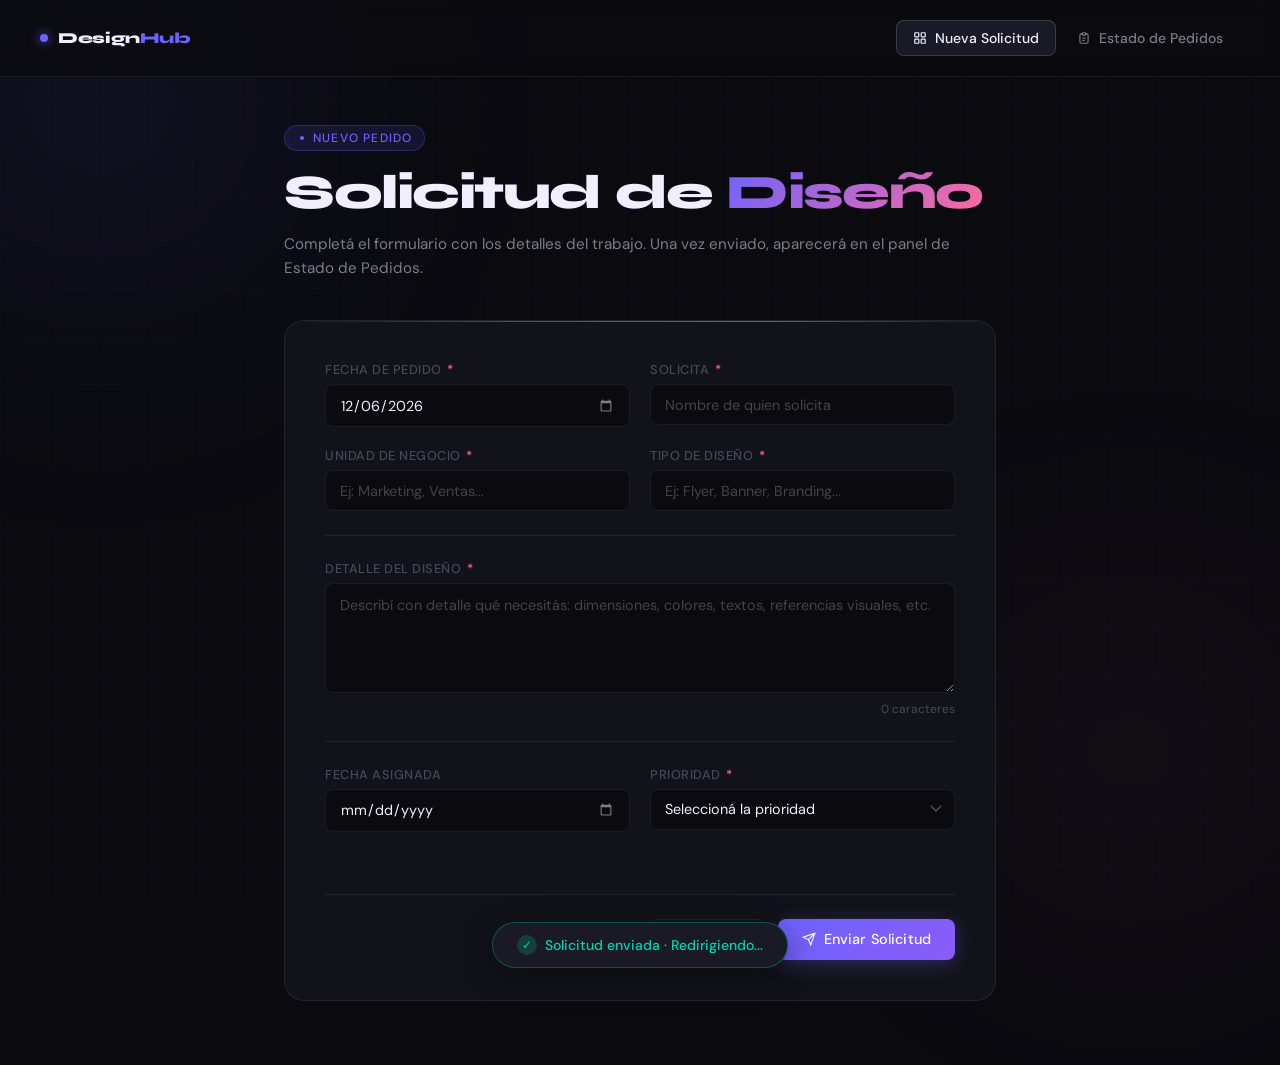
==== index.html @ 4c21c162 "Add files via upload" ====
<!DOCTYPE html>
<html lang="es">
<head>
<meta charset="UTF-8">
<meta name="viewport" content="width=device-width, initial-scale=1.0">
<title>Solicitud de Diseño</title>
<link href="https://fonts.googleapis.com/css2?family=Syne:wght@400;500;600;700;800&family=DM+Sans:wght@300;400;500&display=swap" rel="stylesheet">
<style>
  *, *::before, *::after { box-sizing: border-box; margin: 0; padding: 0; }

  :root {
    --bg: #0a0a0f;
    --surface: #12121a;
    --surface2: #1a1a26;
    --border: rgba(255,255,255,0.07);
    --border-hover: rgba(255,255,255,0.15);
    --accent: #6c63ff;
    --accent2: #ff6b9d;
    --accent3: #00d4aa;
    --text: #f0eeff;
    --text-muted: rgba(240,238,255,0.5);
    --text-dim: rgba(240,238,255,0.25);
    --danger: #ff4757;
    --radius: 12px;
    --radius-sm: 8px;
  }

  body {
    font-family: 'DM Sans', sans-serif;
    background: var(--bg);
    color: var(--text);
    min-height: 100vh;
    overflow-x: hidden;
  }

  /* Animated background grid */
  body::before {
    content: '';
    position: fixed;
    inset: 0;
    background-image:
      linear-gradient(rgba(108,99,255,0.03) 1px, transparent 1px),
      linear-gradient(90deg, rgba(108,99,255,0.03) 1px, transparent 1px);
    background-size: 48px 48px;
    pointer-events: none;
    z-index: 0;
  }

  .glow-orb {
    position: fixed;
    border-radius: 50%;
    filter: blur(120px);
    pointer-events: none;
    z-index: 0;
  }
  .glow-orb-1 {
    width: 600px; height: 600px;
    background: radial-gradient(circle, rgba(108,99,255,0.12), transparent 70%);
    top: -200px; left: -200px;
  }
  .glow-orb-2 {
    width: 500px; height: 500px;
    background: radial-gradient(circle, rgba(255,107,157,0.08), transparent 70%);
    bottom: -100px; right: -100px;
  }

  /* Nav */
  nav {
    position: relative;
    z-index: 10;
    display: flex;
    align-items: center;
    justify-content: space-between;
    padding: 1.25rem 2.5rem;
    border-bottom: 1px solid var(--border);
    backdrop-filter: blur(10px);
    background: rgba(10,10,15,0.8);
    position: sticky;
    top: 0;
  }

  .nav-brand {
    font-family: 'Syne', sans-serif;
    font-weight: 800;
    font-size: 1.1rem;
    letter-spacing: -0.02em;
    display: flex;
    align-items: center;
    gap: 10px;
  }

  .nav-brand-dot {
    width: 8px; height: 8px;
    background: var(--accent);
    border-radius: 50%;
    box-shadow: 0 0 12px var(--accent);
    animation: pulse 2s ease-in-out infinite;
  }

  @keyframes pulse {
    0%, 100% { opacity: 1; transform: scale(1); }
    50% { opacity: 0.6; transform: scale(0.8); }
  }

  .nav-links {
    display: flex;
    gap: 4px;
  }

  .nav-link {
    padding: 0.5rem 1rem;
    border-radius: var(--radius-sm);
    font-size: 0.875rem;
    font-weight: 500;
    color: var(--text-muted);
    text-decoration: none;
    transition: all 0.2s;
    border: 1px solid transparent;
  }

  .nav-link:hover { color: var(--text); background: var(--surface); border-color: var(--border); }
  .nav-link.active { color: var(--text); background: var(--surface2); border-color: var(--border-hover); }

  /* Main */
  main {
    position: relative;
    z-index: 1;
    max-width: 760px;
    margin: 0 auto;
    padding: 3rem 1.5rem 4rem;
  }

  /* Header */
  .page-header {
    margin-bottom: 2.5rem;
    animation: fadeUp 0.5s ease both;
  }

  .page-tag {
    display: inline-flex;
    align-items: center;
    gap: 6px;
    font-size: 0.75rem;
    font-weight: 500;
    letter-spacing: 0.1em;
    text-transform: uppercase;
    color: var(--accent);
    background: rgba(108,99,255,0.12);
    border: 1px solid rgba(108,99,255,0.25);
    padding: 4px 12px;
    border-radius: 100px;
    margin-bottom: 1rem;
  }

  .page-title {
    font-family: 'Syne', sans-serif;
    font-size: clamp(2rem, 5vw, 3rem);
    font-weight: 800;
    line-height: 1.1;
    letter-spacing: -0.03em;
    color: var(--text);
  }

  .page-title span {
    background: linear-gradient(135deg, var(--accent), var(--accent2));
    -webkit-background-clip: text;
    -webkit-text-fill-color: transparent;
    background-clip: text;
  }

  .page-subtitle {
    margin-top: 0.75rem;
    font-size: 0.95rem;
    color: var(--text-muted);
    line-height: 1.6;
  }

  /* Form card */
  .form-card {
    background: var(--surface);
    border: 1px solid var(--border);
    border-radius: 20px;
    padding: 2.5rem;
    animation: fadeUp 0.5s 0.1s ease both;
    position: relative;
    overflow: hidden;
  }

  .form-card::before {
    content: '';
    position: absolute;
    top: 0; left: 0; right: 0;
    height: 1px;
    background: linear-gradient(90deg, transparent, var(--accent), var(--accent2), transparent);
    opacity: 0.6;
  }

  @keyframes fadeUp {
    from { opacity: 0; transform: translateY(16px); }
    to { opacity: 1; transform: translateY(0); }
  }

  /* Form grid */
  .form-grid {
    display: grid;
    grid-template-columns: 1fr 1fr;
    gap: 1.25rem;
  }

  .form-group {
    display: flex;
    flex-direction: column;
    gap: 6px;
  }

  .form-group.full { grid-column: 1 / -1; }

  label {
    font-size: 0.8rem;
    font-weight: 500;
    letter-spacing: 0.04em;
    text-transform: uppercase;
    color: var(--text-dim);
  }

  label .req {
    color: var(--accent2);
    margin-left: 2px;
  }

  input[type="text"],
  input[type="date"],
  textarea,
  select {
    background: var(--bg);
    border: 1px solid var(--border);
    border-radius: var(--radius-sm);
    color: var(--text);
    font-family: 'DM Sans', sans-serif;
    font-size: 0.9rem;
    padding: 0.65rem 0.85rem;
    width: 100%;
    transition: all 0.2s;
    outline: none;
    appearance: none;
    -webkit-appearance: none;
  }

  input[type="date"]::-webkit-calendar-picker-indicator {
    filter: invert(0.5);
    cursor: pointer;
  }

  input:focus, textarea:focus, select:focus {
    border-color: var(--accent);
    box-shadow: 0 0 0 3px rgba(108,99,255,0.15);
    background: rgba(108,99,255,0.04);
  }

  input::placeholder, textarea::placeholder { color: var(--text-dim); }

  textarea {
    resize: vertical;
    min-height: 110px;
    line-height: 1.6;
  }

  select {
    background-image: url("data:image/svg+xml,%3Csvg xmlns='http://www.w3.org/2000/svg' width='12' height='8' viewBox='0 0 12 8'%3E%3Cpath d='M1 1l5 5 5-5' stroke='rgba(240,238,255,0.3)' stroke-width='1.5' fill='none' stroke-linecap='round'/%3E%3C/svg%3E");
    background-repeat: no-repeat;
    background-position: right 12px center;
    padding-right: 2rem;
    cursor: pointer;
  }

  select option { background: #1a1a26; }

  /* Priority badge indicator */
  .priority-preview {
    display: flex;
    gap: 8px;
    margin-top: 6px;
  }

  .priority-chip {
    font-size: 0.7rem;
    padding: 2px 8px;
    border-radius: 100px;
    font-weight: 500;
  }

  .p-urgente { background: rgba(255,71,87,0.15); color: #ff4757; border: 1px solid rgba(255,71,87,0.3); }
  .p-prioritario { background: rgba(255,165,0,0.15); color: #ffa500; border: 1px solid rgba(255,165,0,0.3); }
  .p-normal { background: rgba(255,214,0,0.15); color: #ffd700; border: 1px solid rgba(255,214,0,0.3); }

  /* Divider */
  .form-divider {
    height: 1px;
    background: var(--border);
    grid-column: 1 / -1;
    margin: 0.25rem 0;
  }

  /* Actions */
  .form-actions {
    display: flex;
    gap: 12px;
    justify-content: flex-end;
    margin-top: 2rem;
    padding-top: 1.5rem;
    border-top: 1px solid var(--border);
  }

  .btn {
    display: inline-flex;
    align-items: center;
    gap: 8px;
    font-family: 'DM Sans', sans-serif;
    font-size: 0.9rem;
    font-weight: 500;
    padding: 0.65rem 1.5rem;
    border-radius: var(--radius-sm);
    border: none;
    cursor: pointer;
    transition: all 0.2s;
    letter-spacing: 0.01em;
  }

  .btn-ghost {
    background: transparent;
    color: var(--text-muted);
    border: 1px solid var(--border);
  }

  .btn-ghost:hover {
    color: var(--danger);
    border-color: rgba(255,71,87,0.4);
    background: rgba(255,71,87,0.08);
  }

  .btn-primary {
    background: linear-gradient(135deg, var(--accent), #8b5cf6);
    color: white;
    box-shadow: 0 4px 20px rgba(108,99,255,0.3);
  }

  .btn-primary:hover {
    transform: translateY(-1px);
    box-shadow: 0 6px 28px rgba(108,99,255,0.45);
  }

  .btn-primary:active { transform: translateY(0); }

  /* Success toast */
  .toast {
    position: fixed;
    bottom: 2rem;
    left: 50%;
    transform: translateX(-50%) translateY(100px);
    background: var(--surface2);
    border: 1px solid rgba(0,212,170,0.3);
    color: var(--accent3);
    padding: 0.75rem 1.5rem;
    border-radius: 100px;
    font-size: 0.875rem;
    font-weight: 500;
    z-index: 100;
    transition: transform 0.4s cubic-bezier(0.34,1.56,0.64,1);
    display: flex;
    align-items: center;
    gap: 8px;
    white-space: nowrap;
    box-shadow: 0 8px 32px rgba(0,0,0,0.4);
  }

  .toast.show { transform: translateX(-50%) translateY(0); }

  .toast-icon {
    width: 20px; height: 20px;
    background: rgba(0,212,170,0.2);
    border-radius: 50%;
    display: flex; align-items: center; justify-content: center;
    font-size: 12px;
  }

  /* Counter */
  .char-count {
    font-size: 0.75rem;
    color: var(--text-dim);
    text-align: right;
    margin-top: 2px;
  }

  /* Responsive */
  @media (max-width: 600px) {
    .form-grid { grid-template-columns: 1fr; }
    .form-card { padding: 1.5rem; }
    nav { padding: 1rem 1.25rem; }
    .nav-brand-text { display: none; }
    .form-actions { flex-direction: column-reverse; }
    .btn { justify-content: center; }
  }
</style>
</head>
<body>

<div class="glow-orb glow-orb-1"></div>
<div class="glow-orb glow-orb-2"></div>

<nav>
  <div class="nav-brand">
    <div class="nav-brand-dot"></div>
    <span class="nav-brand-text" style="font-family:'Syne',sans-serif; font-weight:800; font-size:0.95rem; letter-spacing:-0.02em;">Design<span style="color:var(--accent)">Hub</span></span>
  </div>
  <div class="nav-links">
    <a href="index.html" class="nav-link active">
      <svg width="14" height="14" viewBox="0 0 24 24" fill="none" stroke="currentColor" stroke-width="2" style="vertical-align:-2px;margin-right:4px"><rect x="3" y="3" width="7" height="7" rx="1"/><rect x="14" y="3" width="7" height="7" rx="1"/><rect x="3" y="14" width="7" height="7" rx="1"/><rect x="14" y="14" width="7" height="7" rx="1"/></svg>
      Nueva Solicitud
    </a>
    <a href="estado.html" class="nav-link">
      <svg width="14" height="14" viewBox="0 0 24 24" fill="none" stroke="currentColor" stroke-width="2" style="vertical-align:-2px;margin-right:4px"><path d="M9 5H7a2 2 0 00-2 2v12a2 2 0 002 2h10a2 2 0 002-2V7a2 2 0 00-2-2h-2"/><rect x="9" y="3" width="6" height="4" rx="1"/><path d="M9 12h6M9 16h4"/></svg>
      Estado de Pedidos
    </a>
  </div>
</nav>

<main>
  <div class="page-header">
    <div class="page-tag">
      <svg width="10" height="10" viewBox="0 0 24 24" fill="currentColor"><circle cx="12" cy="12" r="5"/></svg>
      Nuevo pedido
    </div>
    <h1 class="page-title">Solicitud de <span>Diseño</span></h1>
    <p class="page-subtitle">Completá el formulario con los detalles del trabajo. Una vez enviado, aparecerá en el panel de Estado de Pedidos.</p>
  </div>

  <div class="form-card">
    <form id="solicitudForm" novalidate>
      <div class="form-grid">

        <!-- Fecha de Pedido -->
        <div class="form-group">
          <label for="fechaPedido">Fecha de Pedido <span class="req">*</span></label>
          <input type="date" id="fechaPedido" name="fechaPedido" required>
        </div>

        <!-- Solicita -->
        <div class="form-group">
          <label for="solicita">Solicita <span class="req">*</span></label>
          <input type="text" id="solicita" name="solicita" placeholder="Nombre de quien solicita" required>
        </div>

        <!-- Unidad de Negocio -->
        <div class="form-group">
          <label for="unidad">Unidad de Negocio <span class="req">*</span></label>
          <input type="text" id="unidad" name="unidad" placeholder="Ej: Marketing, Ventas...">
        </div>

        <!-- Tipo de Diseño -->
        <div class="form-group">
          <label for="tipoDiseno">Tipo de Diseño <span class="req">*</span></label>
          <input type="text" id="tipoDiseno" name="tipoDiseno" placeholder="Ej: Flyer, Banner, Branding...">
        </div>

        <div class="form-divider"></div>

        <!-- Detalle del Diseño -->
        <div class="form-group full">
          <label for="detalle">Detalle del Diseño <span class="req">*</span></label>
          <textarea id="detalle" name="detalle" placeholder="Describí con detalle qué necesitás: dimensiones, colores, textos, referencias visuales, etc." required oninput="updateCharCount(this)"></textarea>
          <div class="char-count" id="charCount">0 caracteres</div>
        </div>

        <div class="form-divider"></div>

        <!-- Fecha Asignada -->
        <div class="form-group">
          <label for="fechaAsignada">Fecha Asignada</label>
          <input type="date" id="fechaAsignada" name="fechaAsignada">
        </div>

        <!-- Prioridad -->
        <div class="form-group">
          <label for="prioridad">Prioridad <span class="req">*</span></label>
          <select id="prioridad" name="prioridad" required onchange="updatePriorityPreview(this.value)">
            <option value="" disabled selected>Seleccioná la prioridad</option>
            <option value="Urgente">🔴 Urgente</option>
            <option value="Prioritario">🟠 Prioritario</option>
            <option value="Normal">🟡 Normal</option>
          </select>
          <div class="priority-preview" id="priorityPreview" style="opacity:0; transition:opacity 0.3s;">
            <span class="priority-chip p-urgente">Urgente</span>
            <span class="priority-chip p-prioritario">Prioritario</span>
            <span class="priority-chip p-normal">Normal</span>
          </div>
        </div>

      </div>

      <div class="form-actions">
        <button type="button" class="btn btn-ghost" onclick="clearForm()">
          <svg width="14" height="14" viewBox="0 0 24 24" fill="none" stroke="currentColor" stroke-width="2"><path d="M3 6h18M19 6l-1 14a2 2 0 01-2 2H8a2 2 0 01-2-2L5 6M10 11v6M14 11v6M9 6V4a1 1 0 011-1h4a1 1 0 011 1v2"/></svg>
          Borrar
        </button>
        <button type="submit" class="btn btn-primary">
          <svg width="14" height="14" viewBox="0 0 24 24" fill="none" stroke="currentColor" stroke-width="2"><path d="M22 2L11 13M22 2l-7 20-4-9-9-4 20-7z"/></svg>
          Enviar Solicitud
        </button>
      </div>
    </form>
  </div>
</main>

<!-- Toast -->
<div class="toast" id="toast">
  <div class="toast-icon">✓</div>
  Solicitud enviada · Redirigiendo...
</div>

<script>
  // Set today's date as default
  const today = new Date().toISOString().split('T')[0];
  document.getElementById('fechaPedido').value = today;

  function updateCharCount(el) {
    document.getElementById('charCount').textContent = el.value.length + ' caracteres';
  }

  function updatePriorityPreview(val) {
    const preview = document.getElementById('priorityPreview');
    preview.style.opacity = val ? '1' : '0';
  }

  function clearForm() {
    if (confirm('¿Querés borrar todos los campos?')) {
      document.getElementById('solicitudForm').reset();
      document.getElementById('fechaPedido').value = today;
      document.getElementById('charCount').textContent = '0 caracteres';
      document.getElementById('priorityPreview').style.opacity = '0';
    }
  }

  document.getElementById('solicitudForm').addEventListener('submit', function(e) {
    e.preventDefault();

    const fields = ['fechaPedido','solicita','unidad','tipoDiseno','detalle','prioridad'];
    let valid = true;

    fields.forEach(id => {
      const el = document.getElementById(id);
      if (!el.value.trim()) {
        el.style.borderColor = 'var(--danger)';
        el.style.boxShadow = '0 0 0 3px rgba(255,71,87,0.15)';
        valid = false;
        el.addEventListener('input', function() {
          this.style.borderColor = '';
          this.style.boxShadow = '';
        }, { once: true });
      }
    });

    if (!valid) return;

    // Build record
    const record = {
      id: Date.now(),
      fechaPedido: document.getElementById('fechaPedido').value,
      solicita: document.getElementById('solicita').value.trim(),
      unidad: document.getElementById('unidad').value.trim(),
      tipoDiseno: document.getElementById('tipoDiseno').value.trim(),
      detalle: document.getElementById('detalle').value.trim(),
      fechaAsignada: document.getElementById('fechaAsignada').value,
      prioridad: document.getElementById('prioridad').value,
      estado: 'Sin Iniciar',
      link: ''
    };

    // Save to localStorage
    const existing = JSON.parse(localStorage.getItem('solicitudes') || '[]');
    existing.push(record);
    localStorage.setItem('solicitudes', JSON.stringify(existing));

    // Show toast & redirect
    const toast = document.getElementById('toast');
    toast.classList.add('show');
    setTimeout(() => window.location.href = 'estado.html', 1800);
  });
</script>
</body>
</html>
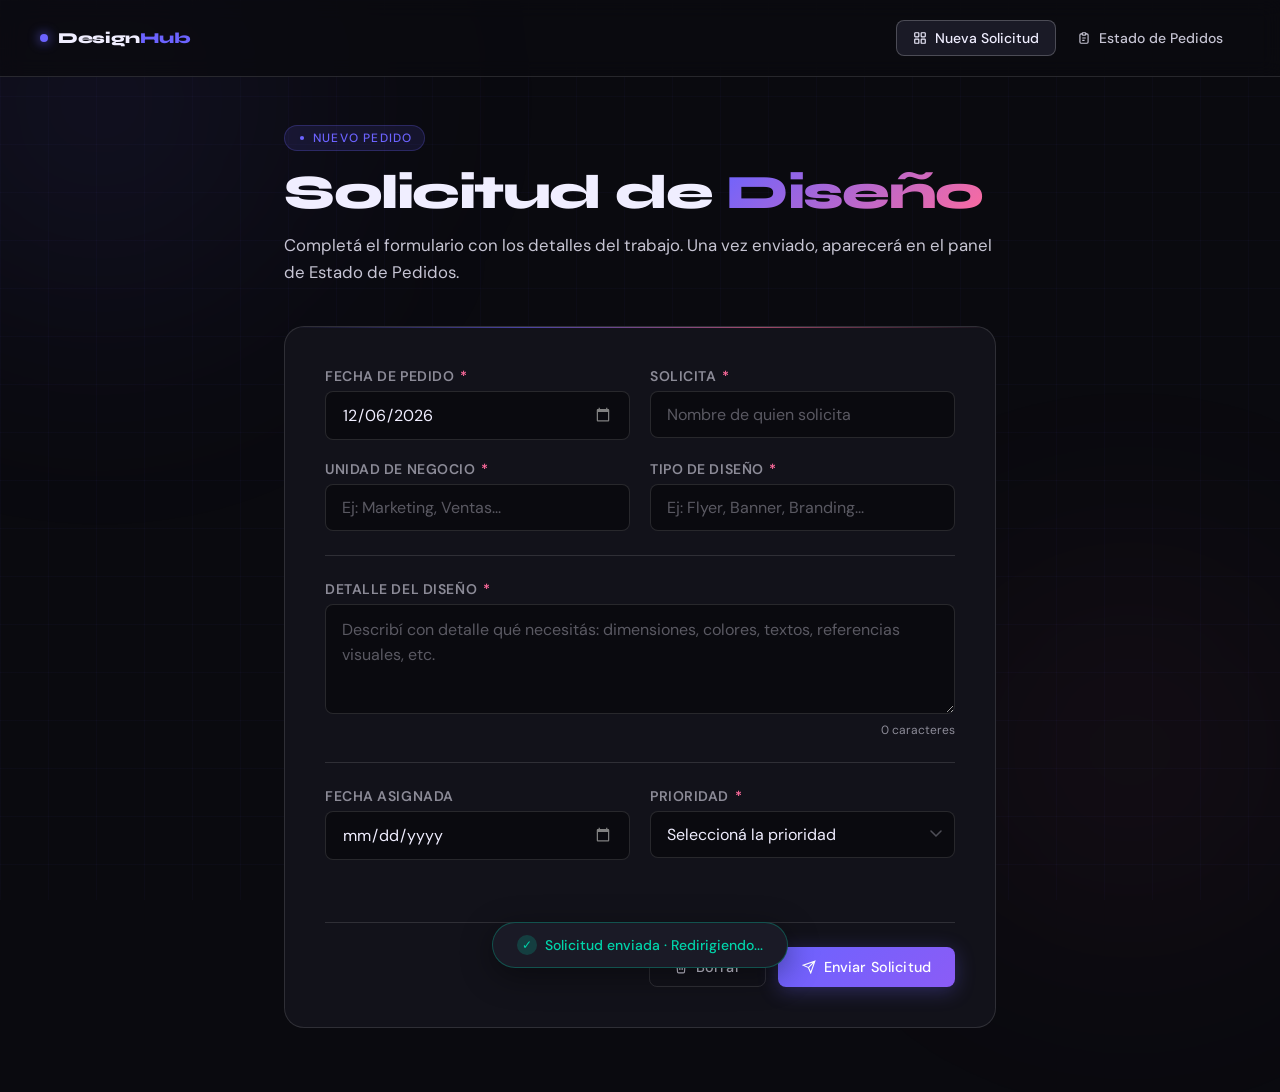
==== commit 468741db: "Add files via upload" ====
--- a/index.html
+++ b/index.html
@@ -12,14 +12,14 @@
     --bg: #0a0a0f;
     --surface: #12121a;
     --surface2: #1a1a26;
-    --border: rgba(255,255,255,0.07);
-    --border-hover: rgba(255,255,255,0.15);
+    --border: rgba(255,255,255,0.12);
+    --border-hover: rgba(255,255,255,0.22);
     --accent: #6c63ff;
     --accent2: #ff6b9d;
     --accent3: #00d4aa;
     --text: #f0eeff;
-    --text-muted: rgba(240,238,255,0.5);
-    --text-dim: rgba(240,238,255,0.25);
+    --text-muted: rgba(240,238,255,0.82);
+    --text-dim: rgba(240,238,255,0.55);
     --danger: #ff4757;
     --radius: 12px;
     --radius-sm: 8px;
@@ -170,7 +170,7 @@
 
   .page-subtitle {
     margin-top: 0.75rem;
-    font-size: 0.95rem;
+    font-size: 1.05rem;
     color: var(--text-muted);
     line-height: 1.6;
   }
@@ -216,8 +216,8 @@
   .form-group.full { grid-column: 1 / -1; }
 
   label {
-    font-size: 0.8rem;
-    font-weight: 500;
+    font-size: 0.875rem;
+    font-weight: 600;
     letter-spacing: 0.04em;
     text-transform: uppercase;
     color: var(--text-dim);
@@ -237,8 +237,8 @@
     border-radius: var(--radius-sm);
     color: var(--text);
     font-family: 'DM Sans', sans-serif;
-    font-size: 0.9rem;
-    padding: 0.65rem 0.85rem;
+    font-size: 1rem;
+    padding: 0.75rem 1rem;
     width: 100%;
     transition: all 0.2s;
     outline: none;
@@ -257,7 +257,7 @@
     background: rgba(108,99,255,0.04);
   }
 
-  input::placeholder, textarea::placeholder { color: var(--text-dim); }
+  input::placeholder, textarea::placeholder { color: rgba(240,238,255,0.35); }
 
   textarea {
     resize: vertical;
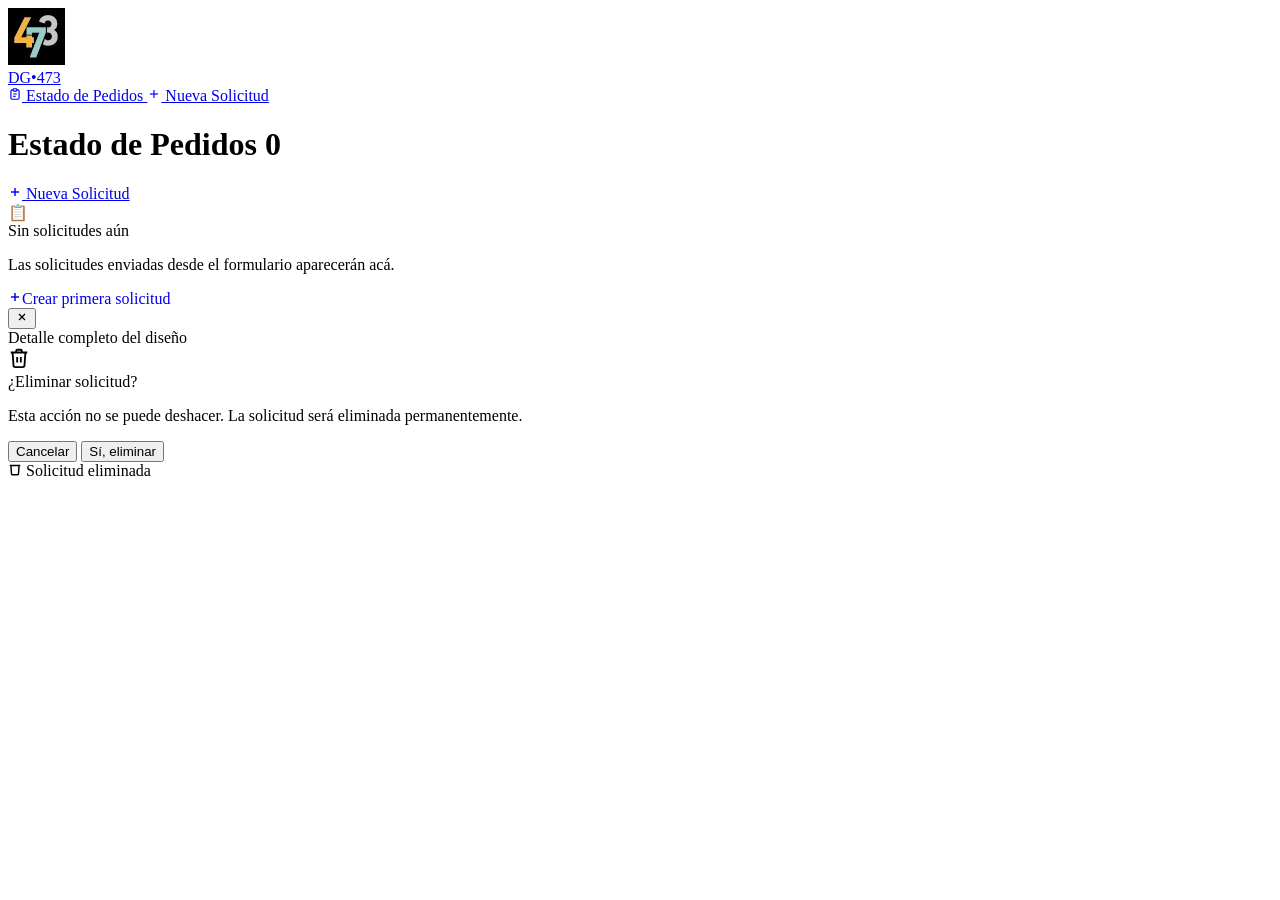
==== commit c97b6a15: "Add files via upload" ====
--- a/index.html
+++ b/index.html
@@ -3,588 +3,319 @@
 <head>
 <meta charset="UTF-8">
 <meta name="viewport" content="width=device-width, initial-scale=1.0">
-<title>Solicitud de Diseño</title>
-<link href="https://fonts.googleapis.com/css2?family=Syne:wght@400;500;600;700;800&family=DM+Sans:wght@300;400;500&display=swap" rel="stylesheet">
-<style>
-  *, *::before, *::after { box-sizing: border-box; margin: 0; padding: 0; }
-
-  :root {
-    --bg: #0a0a0f;
-    --surface: #12121a;
-    --surface2: #1a1a26;
-    --border: rgba(255,255,255,0.12);
-    --border-hover: rgba(255,255,255,0.22);
-    --accent: #6c63ff;
-    --accent2: #ff6b9d;
-    --accent3: #00d4aa;
-    --text: #f0eeff;
-    --text-muted: rgba(240,238,255,0.82);
-    --text-dim: rgba(240,238,255,0.55);
-    --danger: #ff4757;
-    --radius: 12px;
-    --radius-sm: 8px;
-  }
-
-  body {
-    font-family: 'DM Sans', sans-serif;
-    background: var(--bg);
-    color: var(--text);
-    min-height: 100vh;
-    overflow-x: hidden;
-  }
-
-  /* Animated background grid */
-  body::before {
-    content: '';
-    position: fixed;
-    inset: 0;
-    background-image:
-      linear-gradient(rgba(108,99,255,0.03) 1px, transparent 1px),
-      linear-gradient(90deg, rgba(108,99,255,0.03) 1px, transparent 1px);
-    background-size: 48px 48px;
-    pointer-events: none;
-    z-index: 0;
-  }
-
-  .glow-orb {
-    position: fixed;
-    border-radius: 50%;
-    filter: blur(120px);
-    pointer-events: none;
-    z-index: 0;
-  }
-  .glow-orb-1 {
-    width: 600px; height: 600px;
-    background: radial-gradient(circle, rgba(108,99,255,0.12), transparent 70%);
-    top: -200px; left: -200px;
-  }
-  .glow-orb-2 {
-    width: 500px; height: 500px;
-    background: radial-gradient(circle, rgba(255,107,157,0.08), transparent 70%);
-    bottom: -100px; right: -100px;
-  }
-
-  /* Nav */
-  nav {
-    position: relative;
-    z-index: 10;
-    display: flex;
-    align-items: center;
-    justify-content: space-between;
-    padding: 1.25rem 2.5rem;
-    border-bottom: 1px solid var(--border);
-    backdrop-filter: blur(10px);
-    background: rgba(10,10,15,0.8);
-    position: sticky;
-    top: 0;
-  }
-
-  .nav-brand {
-    font-family: 'Syne', sans-serif;
-    font-weight: 800;
-    font-size: 1.1rem;
-    letter-spacing: -0.02em;
-    display: flex;
-    align-items: center;
-    gap: 10px;
-  }
-
-  .nav-brand-dot {
-    width: 8px; height: 8px;
-    background: var(--accent);
-    border-radius: 50%;
-    box-shadow: 0 0 12px var(--accent);
-    animation: pulse 2s ease-in-out infinite;
-  }
-
-  @keyframes pulse {
-    0%, 100% { opacity: 1; transform: scale(1); }
-    50% { opacity: 0.6; transform: scale(0.8); }
-  }
-
-  .nav-links {
-    display: flex;
-    gap: 4px;
-  }
-
-  .nav-link {
-    padding: 0.5rem 1rem;
-    border-radius: var(--radius-sm);
-    font-size: 0.875rem;
-    font-weight: 500;
-    color: var(--text-muted);
-    text-decoration: none;
-    transition: all 0.2s;
-    border: 1px solid transparent;
-  }
-
-  .nav-link:hover { color: var(--text); background: var(--surface); border-color: var(--border); }
-  .nav-link.active { color: var(--text); background: var(--surface2); border-color: var(--border-hover); }
-
-  /* Main */
-  main {
-    position: relative;
-    z-index: 1;
-    max-width: 760px;
-    margin: 0 auto;
-    padding: 3rem 1.5rem 4rem;
-  }
-
-  /* Header */
-  .page-header {
-    margin-bottom: 2.5rem;
-    animation: fadeUp 0.5s ease both;
-  }
-
-  .page-tag {
-    display: inline-flex;
-    align-items: center;
-    gap: 6px;
-    font-size: 0.75rem;
-    font-weight: 500;
-    letter-spacing: 0.1em;
-    text-transform: uppercase;
-    color: var(--accent);
-    background: rgba(108,99,255,0.12);
-    border: 1px solid rgba(108,99,255,0.25);
-    padding: 4px 12px;
-    border-radius: 100px;
-    margin-bottom: 1rem;
-  }
-
-  .page-title {
-    font-family: 'Syne', sans-serif;
-    font-size: clamp(2rem, 5vw, 3rem);
-    font-weight: 800;
-    line-height: 1.1;
-    letter-spacing: -0.03em;
-    color: var(--text);
-  }
-
-  .page-title span {
-    background: linear-gradient(135deg, var(--accent), var(--accent2));
-    -webkit-background-clip: text;
-    -webkit-text-fill-color: transparent;
-    background-clip: text;
-  }
-
-  .page-subtitle {
-    margin-top: 0.75rem;
-    font-size: 1.05rem;
-    color: var(--text-muted);
-    line-height: 1.6;
-  }
-
-  /* Form card */
-  .form-card {
-    background: var(--surface);
-    border: 1px solid var(--border);
-    border-radius: 20px;
-    padding: 2.5rem;
-    animation: fadeUp 0.5s 0.1s ease both;
-    position: relative;
-    overflow: hidden;
-  }
-
-  .form-card::before {
-    content: '';
-    position: absolute;
-    top: 0; left: 0; right: 0;
-    height: 1px;
-    background: linear-gradient(90deg, transparent, var(--accent), var(--accent2), transparent);
-    opacity: 0.6;
-  }
-
-  @keyframes fadeUp {
-    from { opacity: 0; transform: translateY(16px); }
-    to { opacity: 1; transform: translateY(0); }
-  }
-
-  /* Form grid */
-  .form-grid {
-    display: grid;
-    grid-template-columns: 1fr 1fr;
-    gap: 1.25rem;
-  }
-
-  .form-group {
-    display: flex;
-    flex-direction: column;
-    gap: 6px;
-  }
-
-  .form-group.full { grid-column: 1 / -1; }
-
-  label {
-    font-size: 0.875rem;
-    font-weight: 600;
-    letter-spacing: 0.04em;
-    text-transform: uppercase;
-    color: var(--text-dim);
-  }
-
-  label .req {
-    color: var(--accent2);
-    margin-left: 2px;
-  }
-
-  input[type="text"],
-  input[type="date"],
-  textarea,
-  select {
-    background: var(--bg);
-    border: 1px solid var(--border);
-    border-radius: var(--radius-sm);
-    color: var(--text);
-    font-family: 'DM Sans', sans-serif;
-    font-size: 1rem;
-    padding: 0.75rem 1rem;
-    width: 100%;
-    transition: all 0.2s;
-    outline: none;
-    appearance: none;
-    -webkit-appearance: none;
-  }
-
-  input[type="date"]::-webkit-calendar-picker-indicator {
-    filter: invert(0.5);
-    cursor: pointer;
-  }
-
-  input:focus, textarea:focus, select:focus {
-    border-color: var(--accent);
-    box-shadow: 0 0 0 3px rgba(108,99,255,0.15);
-    background: rgba(108,99,255,0.04);
-  }
-
-  input::placeholder, textarea::placeholder { color: rgba(240,238,255,0.35); }
-
-  textarea {
-    resize: vertical;
-    min-height: 110px;
-    line-height: 1.6;
-  }
-
-  select {
-    background-image: url("data:image/svg+xml,%3Csvg xmlns='http://www.w3.org/2000/svg' width='12' height='8' viewBox='0 0 12 8'%3E%3Cpath d='M1 1l5 5 5-5' stroke='rgba(240,238,255,0.3)' stroke-width='1.5' fill='none' stroke-linecap='round'/%3E%3C/svg%3E");
-    background-repeat: no-repeat;
-    background-position: right 12px center;
-    padding-right: 2rem;
-    cursor: pointer;
-  }
-
-  select option { background: #1a1a26; }
-
-  /* Priority badge indicator */
-  .priority-preview {
-    display: flex;
-    gap: 8px;
-    margin-top: 6px;
-  }
-
-  .priority-chip {
-    font-size: 0.7rem;
-    padding: 2px 8px;
-    border-radius: 100px;
-    font-weight: 500;
-  }
-
-  .p-urgente { background: rgba(255,71,87,0.15); color: #ff4757; border: 1px solid rgba(255,71,87,0.3); }
-  .p-prioritario { background: rgba(255,165,0,0.15); color: #ffa500; border: 1px solid rgba(255,165,0,0.3); }
-  .p-normal { background: rgba(255,214,0,0.15); color: #ffd700; border: 1px solid rgba(255,214,0,0.3); }
-
-  /* Divider */
-  .form-divider {
-    height: 1px;
-    background: var(--border);
-    grid-column: 1 / -1;
-    margin: 0.25rem 0;
-  }
-
-  /* Actions */
-  .form-actions {
-    display: flex;
-    gap: 12px;
-    justify-content: flex-end;
-    margin-top: 2rem;
-    padding-top: 1.5rem;
-    border-top: 1px solid var(--border);
-  }
-
-  .btn {
-    display: inline-flex;
-    align-items: center;
-    gap: 8px;
-    font-family: 'DM Sans', sans-serif;
-    font-size: 0.9rem;
-    font-weight: 500;
-    padding: 0.65rem 1.5rem;
-    border-radius: var(--radius-sm);
-    border: none;
-    cursor: pointer;
-    transition: all 0.2s;
-    letter-spacing: 0.01em;
-  }
-
-  .btn-ghost {
-    background: transparent;
-    color: var(--text-muted);
-    border: 1px solid var(--border);
-  }
-
-  .btn-ghost:hover {
-    color: var(--danger);
-    border-color: rgba(255,71,87,0.4);
-    background: rgba(255,71,87,0.08);
-  }
-
-  .btn-primary {
-    background: linear-gradient(135deg, var(--accent), #8b5cf6);
-    color: white;
-    box-shadow: 0 4px 20px rgba(108,99,255,0.3);
-  }
-
-  .btn-primary:hover {
-    transform: translateY(-1px);
-    box-shadow: 0 6px 28px rgba(108,99,255,0.45);
-  }
-
-  .btn-primary:active { transform: translateY(0); }
-
-  /* Success toast */
-  .toast {
-    position: fixed;
-    bottom: 2rem;
-    left: 50%;
-    transform: translateX(-50%) translateY(100px);
-    background: var(--surface2);
-    border: 1px solid rgba(0,212,170,0.3);
-    color: var(--accent3);
-    padding: 0.75rem 1.5rem;
-    border-radius: 100px;
-    font-size: 0.875rem;
-    font-weight: 500;
-    z-index: 100;
-    transition: transform 0.4s cubic-bezier(0.34,1.56,0.64,1);
-    display: flex;
-    align-items: center;
-    gap: 8px;
-    white-space: nowrap;
-    box-shadow: 0 8px 32px rgba(0,0,0,0.4);
-  }
-
-  .toast.show { transform: translateX(-50%) translateY(0); }
-
-  .toast-icon {
-    width: 20px; height: 20px;
-    background: rgba(0,212,170,0.2);
-    border-radius: 50%;
-    display: flex; align-items: center; justify-content: center;
-    font-size: 12px;
-  }
-
-  /* Counter */
-  .char-count {
-    font-size: 0.75rem;
-    color: var(--text-dim);
-    text-align: right;
-    margin-top: 2px;
-  }
-
-  /* Responsive */
-  @media (max-width: 600px) {
-    .form-grid { grid-template-columns: 1fr; }
-    .form-card { padding: 1.5rem; }
-    nav { padding: 1rem 1.25rem; }
-    .nav-brand-text { display: none; }
-    .form-actions { flex-direction: column-reverse; }
-    .btn { justify-content: center; }
-  }
-</style>
+<title>DG•473 — Estado de Pedidos</title>
+<link rel="icon" type="image/png" href="favicon.png">
+<link rel="stylesheet" href="css/styles.css">
 </head>
 <body>
 
 <div class="glow-orb glow-orb-1"></div>
-<div class="glow-orb glow-orb-2"></div>
 
 <nav>
-  <div class="nav-brand">
+  <a href="index.html" class="nav-brand">
+    <img src="favicon.png" alt="DG473" class="nav-favicon">
     <div class="nav-brand-dot"></div>
-    <span class="nav-brand-text" style="font-family:'Syne',sans-serif; font-weight:800; font-size:0.95rem; letter-spacing:-0.02em;">Design<span style="color:var(--accent)">Hub</span></span>
-  </div>
+    DG•473
+  </a>
   <div class="nav-links">
     <a href="index.html" class="nav-link active">
-      <svg width="14" height="14" viewBox="0 0 24 24" fill="none" stroke="currentColor" stroke-width="2" style="vertical-align:-2px;margin-right:4px"><rect x="3" y="3" width="7" height="7" rx="1"/><rect x="14" y="3" width="7" height="7" rx="1"/><rect x="3" y="14" width="7" height="7" rx="1"/><rect x="14" y="14" width="7" height="7" rx="1"/></svg>
+      <svg width="14" height="14" viewBox="0 0 24 24" fill="none" stroke="currentColor" stroke-width="2"><path d="M9 5H7a2 2 0 00-2 2v12a2 2 0 002 2h10a2 2 0 002-2V7a2 2 0 00-2-2h-2"/><rect x="9" y="3" width="6" height="4" rx="1"/><path d="M9 12h6M9 16h4"/></svg>
+      Estado de Pedidos
+    </a>
+    <a href="solicitud.html" class="nav-link">
+      <svg width="14" height="14" viewBox="0 0 24 24" fill="none" stroke="currentColor" stroke-width="2"><line x1="12" y1="5" x2="12" y2="19"/><line x1="5" y1="12" x2="19" y2="12"/></svg>
       Nueva Solicitud
     </a>
-    <a href="estado.html" class="nav-link">
-      <svg width="14" height="14" viewBox="0 0 24 24" fill="none" stroke="currentColor" stroke-width="2" style="vertical-align:-2px;margin-right:4px"><path d="M9 5H7a2 2 0 00-2 2v12a2 2 0 002 2h10a2 2 0 002-2V7a2 2 0 00-2-2h-2"/><rect x="9" y="3" width="6" height="4" rx="1"/><path d="M9 12h6M9 16h4"/></svg>
-      Estado de Pedidos
+  </div>
+</nav>
+
+<main class="estado-main">
+  <div class="estado-page-header page-header">
+    <div>
+      <h1 class="page-title estado-page-title">
+        Estado de Pedidos <span class="counter-badge" id="rowCount">0</span>
+      </h1>
+    </div>
+    <a href="solicitud.html" class="btn-new">
+      <svg width="14" height="14" viewBox="0 0 24 24" fill="none" stroke="currentColor" stroke-width="2.5"><line x1="12" y1="5" x2="12" y2="19"/><line x1="5" y1="12" x2="19" y2="12"/></svg>
+      Nueva Solicitud
     </a>
   </div>
-</nav>
-
-<main>
-  <div class="page-header">
-    <div class="page-tag">
-      <svg width="10" height="10" viewBox="0 0 24 24" fill="currentColor"><circle cx="12" cy="12" r="5"/></svg>
-      Nuevo pedido
-    </div>
-    <h1 class="page-title">Solicitud de <span>Diseño</span></h1>
-    <p class="page-subtitle">Completá el formulario con los detalles del trabajo. Una vez enviado, aparecerá en el panel de Estado de Pedidos.</p>
-  </div>
-
-  <div class="form-card">
-    <form id="solicitudForm" novalidate>
-      <div class="form-grid">
-
-        <!-- Fecha de Pedido -->
-        <div class="form-group">
-          <label for="fechaPedido">Fecha de Pedido <span class="req">*</span></label>
-          <input type="date" id="fechaPedido" name="fechaPedido" required>
-        </div>
-
-        <!-- Solicita -->
-        <div class="form-group">
-          <label for="solicita">Solicita <span class="req">*</span></label>
-          <input type="text" id="solicita" name="solicita" placeholder="Nombre de quien solicita" required>
-        </div>
-
-        <!-- Unidad de Negocio -->
-        <div class="form-group">
-          <label for="unidad">Unidad de Negocio <span class="req">*</span></label>
-          <input type="text" id="unidad" name="unidad" placeholder="Ej: Marketing, Ventas...">
-        </div>
-
-        <!-- Tipo de Diseño -->
-        <div class="form-group">
-          <label for="tipoDiseno">Tipo de Diseño <span class="req">*</span></label>
-          <input type="text" id="tipoDiseno" name="tipoDiseno" placeholder="Ej: Flyer, Banner, Branding...">
-        </div>
-
-        <div class="form-divider"></div>
-
-        <!-- Detalle del Diseño -->
-        <div class="form-group full">
-          <label for="detalle">Detalle del Diseño <span class="req">*</span></label>
-          <textarea id="detalle" name="detalle" placeholder="Describí con detalle qué necesitás: dimensiones, colores, textos, referencias visuales, etc." required oninput="updateCharCount(this)"></textarea>
-          <div class="char-count" id="charCount">0 caracteres</div>
-        </div>
-
-        <div class="form-divider"></div>
-
-        <!-- Fecha Asignada -->
-        <div class="form-group">
-          <label for="fechaAsignada">Fecha Asignada</label>
-          <input type="date" id="fechaAsignada" name="fechaAsignada">
-        </div>
-
-        <!-- Prioridad -->
-        <div class="form-group">
-          <label for="prioridad">Prioridad <span class="req">*</span></label>
-          <select id="prioridad" name="prioridad" required onchange="updatePriorityPreview(this.value)">
-            <option value="" disabled selected>Seleccioná la prioridad</option>
-            <option value="Urgente">🔴 Urgente</option>
-            <option value="Prioritario">🟠 Prioritario</option>
-            <option value="Normal">🟡 Normal</option>
-          </select>
-          <div class="priority-preview" id="priorityPreview" style="opacity:0; transition:opacity 0.3s;">
-            <span class="priority-chip p-urgente">Urgente</span>
-            <span class="priority-chip p-prioritario">Prioritario</span>
-            <span class="priority-chip p-normal">Normal</span>
-          </div>
-        </div>
-
+
+  <div id="tableContainer">
+    <div class="table-wrapper">
+      <div class="table-scroll">
+        <table>
+          <thead>
+            <tr>
+              <th>Pedido / Solicita</th>
+              <th>Unidad</th>
+              <th>Diseño</th>
+              <th>Detalle</th>
+              <th>Fecha Asignada</th>
+              <th>Prioridad</th>
+              <th>Estado</th>
+              <th>Correcciones</th>
+              <th>Link</th>
+              <th style="text-align:center; width:44px">
+                <svg width="13" height="13" viewBox="0 0 24 24" fill="none" stroke="currentColor" stroke-width="2"><path d="M3 6h18M19 6l-1 14a2 2 0 01-2 2H8a2 2 0 01-2-2L5 6"/></svg>
+              </th>
+            </tr>
+          </thead>
+          <tbody id="tbody"></tbody>
+        </table>
       </div>
-
-      <div class="form-actions">
-        <button type="button" class="btn btn-ghost" onclick="clearForm()">
-          <svg width="14" height="14" viewBox="0 0 24 24" fill="none" stroke="currentColor" stroke-width="2"><path d="M3 6h18M19 6l-1 14a2 2 0 01-2 2H8a2 2 0 01-2-2L5 6M10 11v6M14 11v6M9 6V4a1 1 0 011-1h4a1 1 0 011 1v2"/></svg>
-          Borrar
-        </button>
-        <button type="submit" class="btn btn-primary">
-          <svg width="14" height="14" viewBox="0 0 24 24" fill="none" stroke="currentColor" stroke-width="2"><path d="M22 2L11 13M22 2l-7 20-4-9-9-4 20-7z"/></svg>
-          Enviar Solicitud
-        </button>
-      </div>
-    </form>
+    </div>
+  </div>
+
+  <div class="empty-state" id="emptyState" style="display:none">
+    <div class="empty-icon">📋</div>
+    <div class="empty-title">Sin solicitudes aún</div>
+    <p class="empty-text">Las solicitudes enviadas desde el formulario aparecerán acá.</p>
+    <a href="solicitud.html" class="btn-new" style="display:inline-flex; text-decoration:none;">
+      <svg width="14" height="14" viewBox="0 0 24 24" fill="none" stroke="currentColor" stroke-width="2.5"><line x1="12" y1="5" x2="12" y2="19"/><line x1="5" y1="12" x2="19" y2="12"/></svg>
+      Crear primera solicitud
+    </a>
   </div>
 </main>
 
+<!-- Modal detalle -->
+<div class="modal-overlay" id="modalOverlay" onclick="closeModalIfOutside(event)">
+  <div class="modal">
+    <div class="modal-header">
+      <div class="modal-title" id="modalTitle"></div>
+      <button class="modal-close" onclick="closeModal()">
+        <svg width="12" height="12" viewBox="0 0 24 24" fill="none" stroke="currentColor" stroke-width="2.5"><line x1="18" y1="6" x2="6" y2="18"/><line x1="6" y1="6" x2="18" y2="18"/></svg>
+      </button>
+    </div>
+    <div class="modal-label">Detalle completo del diseño</div>
+    <div class="modal-content" id="modalContent"></div>
+  </div>
+</div>
+
+<!-- Confirm delete -->
+<div class="confirm-overlay" id="confirmOverlay">
+  <div class="confirm-dialog">
+    <div class="confirm-icon">
+      <svg width="22" height="22" viewBox="0 0 24 24" fill="none" stroke="currentColor" stroke-width="2"><path d="M3 6h18M19 6l-1 14a2 2 0 01-2 2H8a2 2 0 01-2-2L5 6M10 11v6M14 11v6M9 6V4a1 1 0 011-1h4a1 1 0 011 1v2"/></svg>
+    </div>
+    <div class="confirm-title">¿Eliminar solicitud?</div>
+    <p class="confirm-text">Esta acción no se puede deshacer. La solicitud será eliminada permanentemente.</p>
+    <div class="confirm-actions">
+      <button class="btn-cancel" onclick="closeConfirm()">Cancelar</button>
+      <button class="btn-delete" onclick="confirmDelete()">Sí, eliminar</button>
+    </div>
+  </div>
+</div>
+
 <!-- Toast -->
-<div class="toast" id="toast">
-  <div class="toast-icon">✓</div>
-  Solicitud enviada · Redirigiendo...
+<div class="toast toast-danger" id="toast">
+  <svg width="14" height="14" viewBox="0 0 24 24" fill="none" stroke="currentColor" stroke-width="2.5"><path d="M3 6h18M19 6l-1 14a2 2 0 01-2 2H8a2 2 0 01-2-2L5 6"/></svg>
+  Solicitud eliminada
 </div>
 
 <script>
-  // Set today's date as default
-  const today = new Date().toISOString().split('T')[0];
-  document.getElementById('fechaPedido').value = today;
-
-  function updateCharCount(el) {
-    document.getElementById('charCount').textContent = el.value.length + ' caracteres';
-  }
-
-  function updatePriorityPreview(val) {
-    const preview = document.getElementById('priorityPreview');
-    preview.style.opacity = val ? '1' : '0';
-  }
-
-  function clearForm() {
-    if (confirm('¿Querés borrar todos los campos?')) {
-      document.getElementById('solicitudForm').reset();
-      document.getElementById('fechaPedido').value = today;
-      document.getElementById('charCount').textContent = '0 caracteres';
-      document.getElementById('priorityPreview').style.opacity = '0';
+  let pendingDeleteId = null;
+  const ESTADOS    = ['Sin Iniciar','Iniciado','Feedback','FINALIZADO'];
+  const PRIORIDADES = ['Urgente','Intermedio','Normal'];
+
+  function getSolicitudes() {
+    return JSON.parse(localStorage.getItem('solicitudes') || '[]');
+  }
+
+  function saveSolicitudes(data) {
+    localStorage.setItem('solicitudes', JSON.stringify(data));
+  }
+
+  function formatDate(d) {
+    if (!d) return '—';
+    const parts = d.split('-');
+    if (parts.length !== 3) return d;
+    return parts[2] + '/' + parts[1] + '/' + parts[0];
+  }
+
+  function priorityBadge(p) {
+    const map = { 'Urgente': 'urgente', 'Intermedio': 'intermedio', 'Normal': 'normal' };
+    const cls = map[p] || 'normal';
+    return '<span class="badge badge-' + cls + '"><span class="badge-dot"></span>' + esc(p) + '</span>';
+  }
+
+  function esc(str) {
+    if (!str) return '';
+    return String(str)
+      .replace(/&/g,'&amp;').replace(/</g,'&lt;').replace(/>/g,'&gt;')
+      .replace(/"/g,'&quot;').replace(/'/g,'&#39;');
+  }
+
+  function renderTable() {
+    const data = getSolicitudes();
+    const tbody = document.getElementById('tbody');
+    const emptyState = document.getElementById('emptyState');
+    const tableContainer = document.getElementById('tableContainer');
+    document.getElementById('rowCount').textContent = data.length;
+
+    if (data.length === 0) {
+      tableContainer.style.display = 'none';
+      emptyState.style.display = 'block';
+      return;
     }
-  }
-
-  document.getElementById('solicitudForm').addEventListener('submit', function(e) {
-    e.preventDefault();
-
-    const fields = ['fechaPedido','solicita','unidad','tipoDiseno','detalle','prioridad'];
-    let valid = true;
-
-    fields.forEach(id => {
-      const el = document.getElementById(id);
-      if (!el.value.trim()) {
-        el.style.borderColor = 'var(--danger)';
-        el.style.boxShadow = '0 0 0 3px rgba(255,71,87,0.15)';
-        valid = false;
-        el.addEventListener('input', function() {
-          this.style.borderColor = '';
-          this.style.boxShadow = '';
-        }, { once: true });
-      }
+
+    tableContainer.style.display = 'block';
+    emptyState.style.display = 'none';
+    tbody.innerHTML = '';
+
+    data.forEach(function(item) {
+      const tr = document.createElement('tr');
+      if (item.estado === 'FINALIZADO') tr.classList.add('finalizado');
+      tr.dataset.id = item.id;
+
+      const detalleLong = item.detalle && item.detalle.length > 150;
+      const linkVal = item.link || '';
+      const hasLink = linkVal.startsWith('http');
+
+      const estadoOptions = ESTADOS.map(function(s) {
+        return '<option value="' + esc(s) + '"' + (item.estado === s ? ' selected' : '') + '>' + esc(s) + '</option>';
+      }).join('');
+
+      const prioOptions = PRIORIDADES.map(function(s) {
+        return '<option value="' + esc(s) + '"' + (item.prioridad === s ? ' selected' : '') + '>' + esc(s) + '</option>';
+      }).join('');
+
+      const detalleEsc = esc(item.detalle || '—');
+      const detalleData = (item.detalle || '').replace(/\\/g,'\\\\').replace(/'/g,"\\'").replace(/\n/g,'\\n');
+      const solicEsc = esc(item.solicita).replace(/'/g,"\\'");
+
+      // Map old priority names to new ones
+      const prioVal = item.prioridad === 'Prioritario' ? 'Intermedio' : (item.prioridad || 'Normal');
+
+      tr.innerHTML =
+        /* Fecha + Solicita combinados */
+        '<td class="td-fecha-solicita">' +
+          '<span class="td-fecha">' + formatDate(item.fechaPedido) + '</span>' +
+          '<span class="td-solicita">' + esc(item.solicita) + '</span>' +
+        '</td>' +
+        '<td class="unidad-cell">' + esc(item.unidad) + '</td>' +
+        '<td class="tipo-cell">' + esc(item.tipoDiseno) + '</td>' +
+        /* Detalle */
+        '<td class="detalle-cell">' +
+          '<div class="detalle-preview" onclick="openModal(\'' + solicEsc + '\', \'' + detalleData + '\')">' + detalleEsc + '</div>' +
+          (detalleLong ? '<button class="detalle-more" onclick="openModal(\'' + solicEsc + '\', \'' + detalleData + '\')"><svg width="10" height="10" viewBox="0 0 24 24" fill="none" stroke="currentColor" stroke-width="2.5"><path d="M15 3h6v6M9 21H3v-6M21 3l-7 7M3 21l7-7"/></svg> Ver completo</button>' : '') +
+        '</td>' +
+        /* Fecha Asignada editable */
+        '<td><input type="date" class="fecha-asignada-input" value="' + esc(item.fechaAsignada || '') + '" onchange="updateFechaAsignada(' + item.id + ', this.value)" title="Editar fecha asignada"></td>' +
+        /* Prioridad: badge + select */
+        '<td class="prioridad-cell">' +
+          '<div class="prioridad-wrap">' +
+            '<div id="pBadge-' + item.id + '">' + priorityBadge(prioVal) + '</div>' +
+            '<select class="prioridad-select" onchange="updatePrioridad(' + item.id + ', this.value)">' + prioOptions + '</select>' +
+          '</div>' +
+        '</td>' +
+        /* Estado */
+        '<td><select class="estado-select" onchange="updateEstado(' + item.id + ', this.value)">' + estadoOptions + '</select></td>' +
+        /* Correcciones */
+        '<td class="correcciones-cell"><textarea class="correcciones-textarea" placeholder="Anotá las correcciones..." onchange="updateCorrecciones(' + item.id + ', this.value)">' + esc(item.correcciones || '') + '</textarea></td>' +
+        /* Link */
+        '<td class="link-cell"><div class="link-input-wrap">' +
+          '<input type="url" class="link-input" placeholder="https://..." value="' + esc(linkVal) + '" onchange="updateLink(' + item.id + ', this.value)">' +
+          '<a class="link-open-btn" id="linkBtn-' + item.id + '" href="' + (hasLink ? esc(linkVal) : '#') + '" target="_blank" rel="noopener" style="' + (!hasLink ? 'opacity:0.3;pointer-events:none;' : '') + '" title="Abrir link"><svg width="12" height="12" viewBox="0 0 24 24" fill="none" stroke="currentColor" stroke-width="2.5"><path d="M18 13v6a2 2 0 01-2 2H5a2 2 0 01-2-2V8a2 2 0 012-2h6"/><polyline points="15 3 21 3 21 9"/><line x1="10" y1="14" x2="21" y2="3"/></svg></a>' +
+        '</div></td>' +
+        /* Delete */
+        '<td><button class="delete-btn" onclick="askDelete(' + item.id + ')" title="Eliminar"><svg width="14" height="14" viewBox="0 0 24 24" fill="none" stroke="currentColor" stroke-width="2"><path d="M3 6h18M19 6l-1 14a2 2 0 01-2 2H8a2 2 0 01-2-2L5 6M10 11v6M14 11v6M9 6V4a1 1 0 011-1h4a1 1 0 011 1v2"/></svg></button></td>';
+
+      tbody.appendChild(tr);
     });
-
-    if (!valid) return;
-
-    // Build record
-    const record = {
-      id: Date.now(),
-      fechaPedido: document.getElementById('fechaPedido').value,
-      solicita: document.getElementById('solicita').value.trim(),
-      unidad: document.getElementById('unidad').value.trim(),
-      tipoDiseno: document.getElementById('tipoDiseno').value.trim(),
-      detalle: document.getElementById('detalle').value.trim(),
-      fechaAsignada: document.getElementById('fechaAsignada').value,
-      prioridad: document.getElementById('prioridad').value,
-      estado: 'Sin Iniciar',
-      link: ''
-    };
-
-    // Save to localStorage
-    const existing = JSON.parse(localStorage.getItem('solicitudes') || '[]');
-    existing.push(record);
-    localStorage.setItem('solicitudes', JSON.stringify(existing));
-
-    // Show toast & redirect
-    const toast = document.getElementById('toast');
-    toast.classList.add('show');
-    setTimeout(() => window.location.href = 'estado.html', 1800);
+  }
+
+  function updateEstado(id, estado) {
+    const data = getSolicitudes();
+    const item = data.find(function(x) { return x.id == id; });
+    if (!item) return;
+    item.estado = estado;
+    saveSolicitudes(data);
+    const tr = document.querySelector('tr[data-id="' + id + '"]');
+    if (tr) {
+      if (estado === 'FINALIZADO') tr.classList.add('finalizado');
+      else tr.classList.remove('finalizado');
+    }
+  }
+
+  function updatePrioridad(id, prioridad) {
+    const data = getSolicitudes();
+    const item = data.find(function(x) { return x.id == id; });
+    if (!item) return;
+    item.prioridad = prioridad;
+    saveSolicitudes(data);
+    const badge = document.getElementById('pBadge-' + id);
+    if (badge) badge.innerHTML = priorityBadge(prioridad);
+  }
+
+  function updateFechaAsignada(id, fecha) {
+    const data = getSolicitudes();
+    const item = data.find(function(x) { return x.id == id; });
+    if (!item) return;
+    item.fechaAsignada = fecha;
+    saveSolicitudes(data);
+  }
+
+  function updateCorrecciones(id, texto) {
+    const data = getSolicitudes();
+    const item = data.find(function(x) { return x.id == id; });
+    if (!item) return;
+    item.correcciones = texto;
+    saveSolicitudes(data);
+  }
+
+  function updateLink(id, link) {
+    const data = getSolicitudes();
+    const item = data.find(function(x) { return x.id == id; });
+    if (!item) return;
+    item.link = link.trim();
+    saveSolicitudes(data);
+    const btn = document.getElementById('linkBtn-' + id);
+    if (btn) {
+      const valid = link.trim().startsWith('http');
+      btn.href = valid ? link.trim() : '#';
+      btn.style.opacity = valid ? '1' : '0.3';
+      btn.style.pointerEvents = valid ? '' : 'none';
+    }
+  }
+
+  function askDelete(id) {
+    pendingDeleteId = id;
+    document.getElementById('confirmOverlay').classList.add('open');
+  }
+
+  function closeConfirm() {
+    pendingDeleteId = null;
+    document.getElementById('confirmOverlay').classList.remove('open');
+  }
+
+  function confirmDelete() {
+    if (!pendingDeleteId) return;
+    const data = getSolicitudes().filter(function(x) { return x.id != pendingDeleteId; });
+    saveSolicitudes(data);
+    pendingDeleteId = null;
+    document.getElementById('confirmOverlay').classList.remove('open');
+    renderTable();
+    const t = document.getElementById('toast');
+    t.classList.add('show');
+    setTimeout(function() { t.classList.remove('show'); }, 2500);
+  }
+
+  function openModal(title, content) {
+    document.getElementById('modalTitle').textContent = 'Solicita: ' + title;
+    document.getElementById('modalContent').textContent = content || '—';
+    document.getElementById('modalOverlay').classList.add('open');
+  }
+
+  function closeModal() { document.getElementById('modalOverlay').classList.remove('open'); }
+  function closeModalIfOutside(e) { if (e.target === document.getElementById('modalOverlay')) closeModal(); }
+
+  document.addEventListener('keydown', function(e) {
+    if (e.key === 'Escape') { closeModal(); closeConfirm(); }
   });
+
+  renderTable();
 </script>
 </body>
 </html>
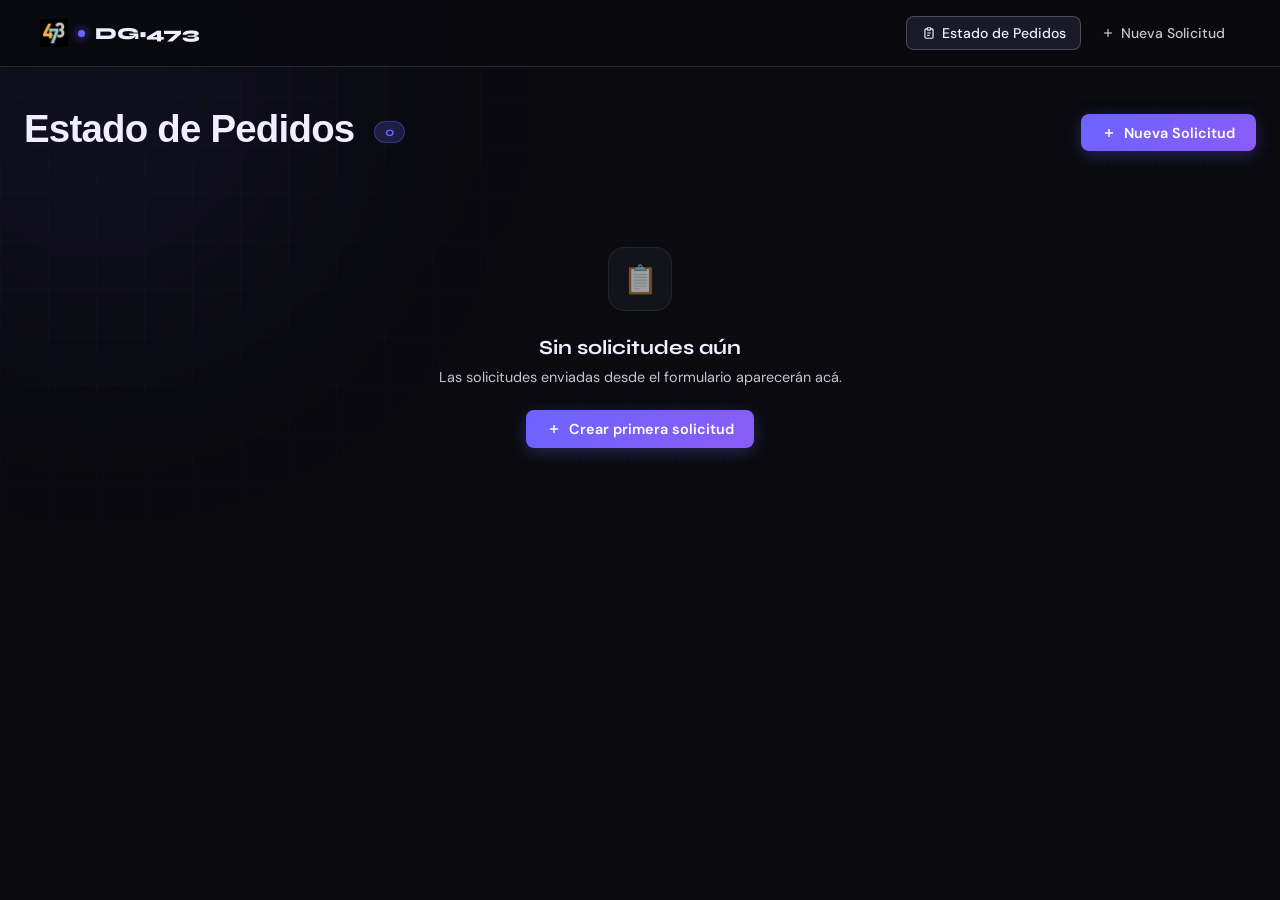
==== commit 5120be11: "Add files via upload" ====
--- a/index.html
+++ b/index.html
@@ -5,7 +5,7 @@
 <meta name="viewport" content="width=device-width, initial-scale=1.0">
 <title>DG•473 — Estado de Pedidos</title>
 <link rel="icon" type="image/png" href="favicon.png">
-<link rel="stylesheet" href="css/styles.css">
+<link rel="stylesheet" href="styles.css">
 </head>
 <body>
 
--- a/styles.css
+++ b/styles.css
@@ -0,0 +1,899 @@
+@import url('https://fonts.googleapis.com/css2?family=Montserrat:wght@700;800;900&family=Syne:wght@400;600;700;800&family=DM+Sans:wght@300;400;500;600&display=swap');
+
+*, *::before, *::after { box-sizing: border-box; margin: 0; padding: 0; }
+
+/* ── Variables ── */
+:root {
+  --bg:           #0a0a0f;
+  --surface:      #12121a;
+  --surface2:     #1a1a26;
+  --border:       rgba(255,255,255,0.12);
+  --border-hover: rgba(255,255,255,0.22);
+  --accent:       #6c63ff;
+  --accent2:      #ff6b9d;
+  --accent3:      #00d4aa;
+  --text:         #f0eeff;
+  --text-muted:   rgba(240,238,255,0.82);
+  --text-dim:     rgba(240,238,255,0.55);
+  --danger:       #ff4757;
+  --radius:       12px;
+  --radius-sm:    8px;
+}
+
+/* ── Base ── */
+body {
+  font-family: 'DM Sans', sans-serif;
+  background: var(--bg);
+  color: var(--text);
+  min-height: 100vh;
+  overflow-x: hidden;
+}
+
+body::before {
+  content: '';
+  position: fixed;
+  inset: 0;
+  background-image:
+    linear-gradient(rgba(108,99,255,0.03) 1px, transparent 1px),
+    linear-gradient(90deg, rgba(108,99,255,0.03) 1px, transparent 1px);
+  background-size: 48px 48px;
+  pointer-events: none;
+  z-index: 0;
+}
+
+/* ── Glow orbs ── */
+.glow-orb {
+  position: fixed;
+  border-radius: 50%;
+  filter: blur(120px);
+  pointer-events: none;
+  z-index: 0;
+}
+.glow-orb-1 {
+  width: 600px; height: 600px;
+  background: radial-gradient(circle, rgba(108,99,255,0.12), transparent 70%);
+  top: -200px; left: -200px;
+}
+.glow-orb-2 {
+  width: 500px; height: 500px;
+  background: radial-gradient(circle, rgba(255,107,157,0.08), transparent 70%);
+  bottom: -100px; right: -100px;
+}
+
+/* ── Nav ── */
+nav {
+  position: sticky;
+  top: 0;
+  z-index: 50;
+  display: flex;
+  align-items: center;
+  justify-content: space-between;
+  padding: 1rem 2.5rem;
+  border-bottom: 1px solid var(--border);
+  backdrop-filter: blur(10px);
+  background: rgba(10,10,15,0.88);
+}
+
+.nav-brand {
+  display: flex;
+  align-items: center;
+  gap: 10px;
+  font-family: 'Syne', sans-serif;
+  font-weight: 800;
+  font-size: 1.05rem;
+  letter-spacing: -0.01em;
+  text-decoration: none;
+  color: var(--text);
+}
+
+.nav-favicon {
+  width: 28px;
+  height: 28px;
+  object-fit: contain;
+}
+
+.nav-brand-dot {
+  width: 7px; height: 7px;
+  background: var(--accent);
+  border-radius: 50%;
+  box-shadow: 0 0 10px var(--accent);
+  animation: pulse 2s ease-in-out infinite;
+  flex-shrink: 0;
+}
+
+@keyframes pulse {
+  0%, 100% { opacity: 1; transform: scale(1); }
+  50%       { opacity: 0.5; transform: scale(0.75); }
+}
+
+.nav-links { display: flex; gap: 4px; }
+
+.nav-link {
+  padding: 0.45rem 0.9rem;
+  border-radius: var(--radius-sm);
+  font-size: 0.875rem;
+  font-weight: 500;
+  color: var(--text-muted);
+  text-decoration: none;
+  transition: all 0.2s;
+  border: 1px solid transparent;
+  display: inline-flex;
+  align-items: center;
+  gap: 6px;
+}
+
+.nav-link:hover  { color: var(--text); background: var(--surface); border-color: var(--border); }
+.nav-link.active { color: var(--text); background: var(--surface2); border-color: var(--border-hover); }
+
+/* ── Animations ── */
+@keyframes fadeUp {
+  from { opacity: 0; transform: translateY(14px); }
+  to   { opacity: 1; transform: translateY(0); }
+}
+
+/* ── Page header shared ── */
+.page-header {
+  margin-bottom: 2rem;
+  animation: fadeUp 0.4s ease both;
+}
+
+.page-title {
+  font-family: 'Montserrat', sans-serif;
+  font-weight: 800;
+  letter-spacing: -0.02em;
+  color: var(--text);
+}
+
+.counter-badge {
+  display: inline-flex;
+  align-items: center;
+  justify-content: center;
+  background: rgba(108,99,255,0.2);
+  color: var(--accent);
+  border: 1px solid rgba(108,99,255,0.35);
+  border-radius: 100px;
+  font-size: 0.8rem;
+  font-weight: 700;
+  padding: 2px 10px;
+  margin-left: 10px;
+  vertical-align: middle;
+  font-family: 'Syne', sans-serif;
+}
+
+/* ── Buttons ── */
+.btn-new {
+  display: inline-flex;
+  align-items: center;
+  gap: 8px;
+  font-family: 'DM Sans', sans-serif;
+  font-size: 0.9rem;
+  font-weight: 600;
+  padding: 0.6rem 1.3rem;
+  border-radius: var(--radius-sm);
+  background: linear-gradient(135deg, var(--accent), #8b5cf6);
+  color: white;
+  text-decoration: none;
+  box-shadow: 0 4px 16px rgba(108,99,255,0.3);
+  transition: all 0.2s;
+  border: none;
+  cursor: pointer;
+}
+
+.btn-new:hover { transform: translateY(-1px); box-shadow: 0 6px 24px rgba(108,99,255,0.42); }
+
+.btn {
+  display: inline-flex;
+  align-items: center;
+  gap: 8px;
+  font-family: 'DM Sans', sans-serif;
+  font-size: 0.95rem;
+  font-weight: 500;
+  padding: 0.7rem 1.5rem;
+  border-radius: var(--radius-sm);
+  border: none;
+  cursor: pointer;
+  transition: all 0.2s;
+}
+
+.btn-ghost {
+  background: transparent;
+  color: var(--text-muted);
+  border: 1px solid var(--border);
+}
+
+.btn-ghost:hover {
+  color: var(--danger);
+  border-color: rgba(255,71,87,0.4);
+  background: rgba(255,71,87,0.08);
+}
+
+.btn-primary {
+  background: linear-gradient(135deg, var(--accent), #8b5cf6);
+  color: white;
+  box-shadow: 0 4px 20px rgba(108,99,255,0.3);
+}
+
+.btn-primary:hover  { transform: translateY(-1px); box-shadow: 0 6px 28px rgba(108,99,255,0.45); }
+.btn-primary:active { transform: translateY(0); }
+
+/* ── Toast ── */
+.toast {
+  position: fixed;
+  bottom: 2rem;
+  left: 50%;
+  transform: translateX(-50%) translateY(100px);
+  background: var(--surface2);
+  padding: 0.7rem 1.4rem;
+  border-radius: 100px;
+  font-size: 0.875rem;
+  font-weight: 500;
+  z-index: 300;
+  transition: transform 0.4s cubic-bezier(0.34,1.56,0.64,1);
+  display: flex;
+  align-items: center;
+  gap: 8px;
+  white-space: nowrap;
+  box-shadow: 0 8px 32px rgba(0,0,0,0.4);
+}
+
+.toast.show { transform: translateX(-50%) translateY(0); }
+
+.toast-success { border: 1px solid rgba(0,212,170,0.3); color: var(--accent3); }
+.toast-danger  { border: 1px solid rgba(255,71,87,0.25); color: var(--danger); }
+
+.toast-icon {
+  width: 20px; height: 20px;
+  background: rgba(0,212,170,0.2);
+  border-radius: 50%;
+  display: flex; align-items: center; justify-content: center;
+  font-size: 12px;
+}
+
+/* ── Modal ── */
+.modal-overlay {
+  display: none;
+  position: fixed;
+  inset: 0;
+  background: rgba(0,0,0,0.72);
+  backdrop-filter: blur(6px);
+  z-index: 100;
+  align-items: center;
+  justify-content: center;
+  padding: 2rem;
+}
+
+.modal-overlay.open { display: flex; }
+
+.modal {
+  background: var(--surface);
+  border: 1px solid var(--border-hover);
+  border-radius: 16px;
+  padding: 2rem;
+  max-width: 560px;
+  width: 100%;
+  position: relative;
+  animation: fadeUp 0.25s cubic-bezier(0.34,1.4,0.64,1) both;
+  max-height: 80vh;
+  overflow-y: auto;
+}
+
+.modal::before {
+  content: '';
+  position: absolute;
+  top: 0; left: 0; right: 0;
+  height: 1px;
+  background: linear-gradient(90deg, transparent, var(--accent), transparent);
+  border-radius: 16px 16px 0 0;
+}
+
+.modal-header {
+  display: flex;
+  align-items: flex-start;
+  justify-content: space-between;
+  margin-bottom: 1.25rem;
+  gap: 1rem;
+}
+
+.modal-title   { font-family: 'Syne', sans-serif; font-size: 1rem; font-weight: 700; color: var(--text); }
+.modal-label   { font-size: 0.72rem; font-weight: 600; letter-spacing: 0.08em; text-transform: uppercase; color: var(--text-dim); margin-bottom: 0.5rem; }
+.modal-content { font-size: 0.9rem; line-height: 1.7; color: var(--text-muted); white-space: pre-wrap; }
+
+.modal-close {
+  width: 28px; height: 28px;
+  border-radius: 6px;
+  background: var(--surface2);
+  border: 1px solid var(--border);
+  cursor: pointer;
+  color: var(--text-dim);
+  display: flex; align-items: center; justify-content: center;
+  flex-shrink: 0;
+  transition: all 0.2s;
+}
+
+.modal-close:hover { color: var(--text); border-color: var(--border-hover); }
+
+/* ── Confirm dialog ── */
+.confirm-overlay {
+  display: none;
+  position: fixed;
+  inset: 0;
+  background: rgba(0,0,0,0.65);
+  backdrop-filter: blur(4px);
+  z-index: 200;
+  align-items: center;
+  justify-content: center;
+}
+
+.confirm-overlay.open { display: flex; }
+
+.confirm-dialog {
+  background: var(--surface);
+  border: 1px solid rgba(255,71,87,0.2);
+  border-radius: 14px;
+  padding: 1.75rem;
+  max-width: 380px;
+  width: 90%;
+  text-align: center;
+  animation: fadeUp 0.2s ease both;
+}
+
+.confirm-icon {
+  width: 48px; height: 48px;
+  background: rgba(255,71,87,0.1);
+  border-radius: 50%;
+  display: flex; align-items: center; justify-content: center;
+  margin: 0 auto 1rem;
+  color: var(--danger);
+}
+
+.confirm-title   { font-family: 'Syne', sans-serif; font-size: 1rem; font-weight: 700; margin-bottom: 0.5rem; }
+.confirm-text    { font-size: 0.88rem; color: var(--text-muted); margin-bottom: 1.5rem; line-height: 1.55; }
+.confirm-actions { display: flex; gap: 10px; justify-content: center; }
+
+.btn-cancel {
+  padding: 0.55rem 1.25rem; border-radius: 8px; background: transparent;
+  border: 1px solid var(--border); color: var(--text-muted);
+  font-family: 'DM Sans', sans-serif; font-size: 0.875rem; cursor: pointer; transition: all 0.2s;
+}
+
+.btn-cancel:hover { background: var(--surface2); color: var(--text); }
+
+.btn-delete {
+  padding: 0.55rem 1.25rem; border-radius: 8px;
+  background: rgba(255,71,87,0.15);
+  border: 1px solid rgba(255,71,87,0.35);
+  color: var(--danger);
+  font-family: 'DM Sans', sans-serif; font-size: 0.875rem; font-weight: 500; cursor: pointer; transition: all 0.2s;
+}
+
+.btn-delete:hover { background: rgba(255,71,87,0.25); }
+
+/* ── Empty state ── */
+.empty-state { text-align: center; padding: 4rem 2rem; }
+
+.empty-icon {
+  width: 64px; height: 64px;
+  background: var(--surface2);
+  border: 1px solid var(--border);
+  border-radius: 16px;
+  display: flex; align-items: center; justify-content: center;
+  margin: 0 auto 1.5rem;
+  font-size: 1.75rem;
+  opacity: 0.6;
+}
+
+.empty-title { font-family: 'Syne', sans-serif; font-size: 1.25rem; font-weight: 700; margin-bottom: 0.5rem; }
+.empty-text  { font-size: 0.9rem; color: var(--text-muted); margin-bottom: 1.5rem; }
+
+/* ════════════════════════════════════
+   INDEX (Estado de Pedidos)
+════════════════════════════════════ */
+.estado-main {
+  position: relative;
+  z-index: 1;
+  padding: 2.5rem 1.5rem 4rem;
+  max-width: 1500px;
+  margin: 0 auto;
+}
+
+.estado-page-header {
+  display: flex;
+  align-items: flex-end;
+  justify-content: space-between;
+  margin-bottom: 2rem;
+  gap: 1rem;
+  flex-wrap: wrap;
+}
+
+.estado-page-title {
+  font-size: clamp(1.6rem, 3vw, 2.4rem);
+}
+
+/* Table */
+.table-wrapper {
+  background: var(--surface);
+  border: 1px solid var(--border);
+  border-radius: 16px;
+  overflow: hidden;
+  animation: fadeUp 0.4s 0.1s ease both;
+  position: relative;
+}
+
+.table-wrapper::before {
+  content: '';
+  position: absolute;
+  top: 0; left: 0; right: 0;
+  height: 1px;
+  background: linear-gradient(90deg, transparent, var(--accent), transparent);
+  opacity: 0.5;
+  z-index: 1;
+}
+
+.table-scroll { overflow-x: auto; }
+
+table {
+  width: 100%;
+  border-collapse: collapse;
+  font-size: 0.95rem;
+  min-width: 1050px;
+}
+
+thead tr {
+  background: var(--surface2);
+  border-bottom: 1px solid var(--border);
+}
+
+th {
+  padding: 0.9rem 1rem;
+  text-align: left;
+  font-size: 0.75rem;
+  font-weight: 700;
+  letter-spacing: 0.08em;
+  text-transform: uppercase;
+  color: var(--text-dim);
+  white-space: nowrap;
+}
+
+tbody tr {
+  border-bottom: 1px solid var(--border);
+  transition: background 0.2s;
+}
+
+tbody tr:last-child { border-bottom: none; }
+tbody tr:hover      { background: rgba(255,255,255,0.02); }
+
+tbody tr.finalizado     { background: rgba(0,212,170,0.06) !important; }
+tbody tr.finalizado:hover { background: rgba(0,212,170,0.1) !important; }
+tbody tr.finalizado td  { color: rgba(0,212,170,0.8); }
+tbody tr.finalizado .badge { filter: brightness(0.7) saturate(0.5); }
+
+td {
+  padding: 0.85rem 1rem;
+  color: var(--text-muted);
+  vertical-align: middle;
+}
+
+/* Combined date+solicita cell */
+.td-fecha-solicita { min-width: 130px; }
+
+.td-fecha {
+  font-size: 0.8rem;
+  font-variant-numeric: tabular-nums;
+  color: var(--text-dim);
+  white-space: nowrap;
+  display: block;
+}
+
+.td-solicita {
+  font-weight: 600;
+  color: var(--text);
+  font-size: 0.95rem;
+  display: block;
+  margin-top: 2px;
+}
+
+td.unidad-cell,
+td.tipo-cell  { white-space: nowrap; }
+
+/* Fecha Asignada editable */
+.fecha-asignada-input {
+  background: transparent;
+  border: 1px solid transparent;
+  border-radius: 6px;
+  color: var(--text-dim);
+  font-family: 'DM Sans', sans-serif;
+  font-size: 0.85rem;
+  padding: 4px 6px;
+  width: 130px;
+  outline: none;
+  transition: all 0.2s;
+  font-variant-numeric: tabular-nums;
+  cursor: pointer;
+}
+
+.fecha-asignada-input:hover {
+  border-color: var(--border);
+  background: var(--surface2);
+  color: var(--text-muted);
+}
+
+.fecha-asignada-input:focus {
+  border-color: var(--accent);
+  background: var(--surface2);
+  color: var(--text);
+  box-shadow: 0 0 0 2px rgba(108,99,255,0.15);
+}
+
+.fecha-asignada-input::-webkit-calendar-picker-indicator {
+  filter: invert(0.45);
+  cursor: pointer;
+  opacity: 0.7;
+}
+
+/* Prioridad badge + select */
+.prioridad-cell { min-width: 140px; }
+
+.prioridad-wrap { display: flex; flex-direction: column; gap: 5px; }
+
+.badge {
+  display: inline-flex;
+  align-items: center;
+  gap: 5px;
+  padding: 3px 11px;
+  border-radius: 100px;
+  font-size: 0.8rem;
+  font-weight: 700;
+  white-space: nowrap;
+}
+
+.badge-dot { width: 6px; height: 6px; border-radius: 50%; background: currentColor; flex-shrink: 0; }
+
+.badge-urgente    { background: rgba(255,71,87,0.15);   color: #ff6b7a; border: 1px solid rgba(255,71,87,0.35); }
+.badge-intermedio { background: rgba(255,214,0,0.14);   color: #e8c000; border: 1px solid rgba(255,214,0,0.35); }
+.badge-normal     { background: rgba(0,180,255,0.13);   color: #38bdf8; border: 1px solid rgba(0,180,255,0.35); }
+
+.prioridad-select {
+  background: var(--surface2);
+  border: 1px solid var(--border);
+  border-radius: 6px;
+  color: var(--text-muted);
+  font-family: 'DM Sans', sans-serif;
+  font-size: 0.8rem;
+  padding: 4px 22px 4px 7px;
+  width: 120px;
+  outline: none;
+  appearance: none;
+  -webkit-appearance: none;
+  cursor: pointer;
+  background-image: url("data:image/svg+xml,%3Csvg xmlns='http://www.w3.org/2000/svg' width='10' height='6' viewBox='0 0 10 6'%3E%3Cpath d='M1 1l4 4 4-4' stroke='rgba(240,238,255,0.4)' stroke-width='1.5' fill='none' stroke-linecap='round'/%3E%3C/svg%3E");
+  background-repeat: no-repeat;
+  background-position: right 7px center;
+  transition: border-color 0.2s;
+}
+
+.prioridad-select:focus { border-color: var(--accent); box-shadow: 0 0 0 2px rgba(108,99,255,0.18); }
+.prioridad-select option { background: #1a1a26; }
+
+/* Estado select */
+.estado-select {
+  background: var(--surface2);
+  border: 1px solid var(--border);
+  border-radius: 6px;
+  color: var(--text-muted);
+  font-family: 'DM Sans', sans-serif;
+  font-size: 0.88rem;
+  padding: 5px 26px 5px 8px;
+  width: 145px;
+  outline: none;
+  appearance: none;
+  -webkit-appearance: none;
+  cursor: pointer;
+  background-image: url("data:image/svg+xml,%3Csvg xmlns='http://www.w3.org/2000/svg' width='10' height='6' viewBox='0 0 10 6'%3E%3Cpath d='M1 1l4 4 4-4' stroke='rgba(240,238,255,0.4)' stroke-width='1.5' fill='none' stroke-linecap='round'/%3E%3C/svg%3E");
+  background-repeat: no-repeat;
+  background-position: right 8px center;
+  transition: border-color 0.2s;
+}
+
+.estado-select:focus { border-color: var(--accent); box-shadow: 0 0 0 2px rgba(108,99,255,0.2); }
+.estado-select option { background: #1a1a26; }
+
+/* Detalle */
+.detalle-cell { max-width: 190px; }
+
+.detalle-preview {
+  display: -webkit-box;
+  -webkit-line-clamp: 4;
+  -webkit-box-orient: vertical;
+  overflow: hidden;
+  line-height: 1.5;
+  cursor: pointer;
+  transition: color 0.2s;
+}
+
+.detalle-preview:hover { color: var(--text); }
+
+.detalle-more {
+  font-size: 0.73rem;
+  color: var(--accent);
+  cursor: pointer;
+  margin-top: 4px;
+  display: inline-flex;
+  align-items: center;
+  gap: 3px;
+  opacity: 0.85;
+  transition: opacity 0.2s;
+  background: none;
+  border: none;
+  padding: 0;
+  font-family: inherit;
+}
+
+.detalle-more:hover { opacity: 1; }
+
+/* Correcciones */
+.correcciones-cell { min-width: 175px; max-width: 210px; }
+
+.correcciones-textarea {
+  background: var(--surface2);
+  border: 1px solid var(--border);
+  border-radius: 6px;
+  color: var(--text-muted);
+  font-family: 'DM Sans', sans-serif;
+  font-size: 0.88rem;
+  padding: 6px 8px;
+  width: 100%;
+  min-height: 68px;
+  resize: vertical;
+  outline: none;
+  line-height: 1.5;
+  transition: all 0.2s;
+}
+
+.correcciones-textarea:focus {
+  border-color: var(--accent2);
+  box-shadow: 0 0 0 2px rgba(255,107,157,0.15);
+  color: var(--text);
+}
+
+.correcciones-textarea::placeholder { color: rgba(240,238,255,0.3); font-style: italic; }
+
+/* Link cell */
+.link-cell { min-width: 150px; }
+
+.link-input-wrap { display: flex; align-items: center; gap: 5px; }
+
+.link-input {
+  background: var(--surface2);
+  border: 1px solid var(--border);
+  border-radius: 6px;
+  color: var(--text-muted);
+  font-family: 'DM Sans', sans-serif;
+  font-size: 0.85rem;
+  padding: 5px 8px;
+  width: 108px;
+  outline: none;
+  transition: all 0.2s;
+}
+
+.link-input:focus { border-color: var(--accent); box-shadow: 0 0 0 2px rgba(108,99,255,0.15); color: var(--text); }
+
+.link-open-btn {
+  display: flex;
+  align-items: center;
+  justify-content: center;
+  width: 27px; height: 27px;
+  border-radius: 5px;
+  background: transparent;
+  border: 1px solid var(--border);
+  cursor: pointer;
+  color: var(--text-dim);
+  transition: all 0.2s;
+  text-decoration: none;
+  flex-shrink: 0;
+}
+
+.link-open-btn:hover { background: rgba(108,99,255,0.15); border-color: rgba(108,99,255,0.4); color: var(--accent); }
+
+/* Delete button */
+.delete-btn {
+  display: flex;
+  align-items: center;
+  justify-content: center;
+  width: 30px; height: 30px;
+  border-radius: 6px;
+  background: transparent;
+  border: 1px solid transparent;
+  cursor: pointer;
+  color: var(--text-dim);
+  transition: all 0.2s;
+  margin: 0 auto;
+}
+
+.delete-btn:hover { background: rgba(255,71,87,0.12); border-color: rgba(255,71,87,0.3); color: var(--danger); }
+
+/* ════════════════════════════════════
+   SOLICITUD (Formulario)
+════════════════════════════════════ */
+.form-main {
+  position: relative;
+  z-index: 1;
+  max-width: 760px;
+  margin: 0 auto;
+  padding: 3rem 1.5rem 4rem;
+}
+
+.form-page-header {
+  margin-bottom: 2.5rem;
+  animation: fadeUp 0.5s ease both;
+}
+
+.page-tag {
+  display: inline-flex;
+  align-items: center;
+  gap: 6px;
+  font-size: 0.75rem;
+  font-weight: 500;
+  letter-spacing: 0.1em;
+  text-transform: uppercase;
+  color: var(--accent);
+  background: rgba(108,99,255,0.12);
+  border: 1px solid rgba(108,99,255,0.25);
+  padding: 4px 12px;
+  border-radius: 100px;
+  margin-bottom: 1rem;
+}
+
+.form-page-title {
+  font-size: clamp(2rem, 5vw, 3rem);
+  line-height: 1.1;
+}
+
+.form-page-title span {
+  background: linear-gradient(135deg, var(--accent), var(--accent2));
+  -webkit-background-clip: text;
+  -webkit-text-fill-color: transparent;
+  background-clip: text;
+}
+
+.page-subtitle {
+  margin-top: 0.75rem;
+  font-size: 1rem;
+  color: var(--text-muted);
+  line-height: 1.6;
+}
+
+/* Form card */
+.form-card {
+  background: var(--surface);
+  border: 1px solid var(--border);
+  border-radius: 20px;
+  padding: 2.5rem;
+  animation: fadeUp 0.5s 0.1s ease both;
+  position: relative;
+  overflow: hidden;
+}
+
+.form-card::before {
+  content: '';
+  position: absolute;
+  top: 0; left: 0; right: 0;
+  height: 1px;
+  background: linear-gradient(90deg, transparent, var(--accent), var(--accent2), transparent);
+  opacity: 0.6;
+}
+
+.form-grid {
+  display: grid;
+  grid-template-columns: 1fr 1fr;
+  gap: 1.25rem;
+}
+
+.form-group {
+  display: flex;
+  flex-direction: column;
+  gap: 6px;
+}
+
+.form-group.full { grid-column: 1 / -1; }
+
+.form-divider {
+  height: 1px;
+  background: var(--border);
+  grid-column: 1 / -1;
+  margin: 0.25rem 0;
+}
+
+label {
+  font-size: 0.875rem;
+  font-weight: 600;
+  letter-spacing: 0.04em;
+  text-transform: uppercase;
+  color: var(--text-dim);
+}
+
+label .req { color: var(--accent2); margin-left: 2px; }
+
+input[type="text"],
+input[type="date"],
+textarea,
+select {
+  background: var(--bg);
+  border: 1px solid var(--border);
+  border-radius: var(--radius-sm);
+  color: var(--text);
+  font-family: 'DM Sans', sans-serif;
+  font-size: 1rem;
+  padding: 0.75rem 1rem;
+  width: 100%;
+  transition: all 0.2s;
+  outline: none;
+  appearance: none;
+  -webkit-appearance: none;
+}
+
+input[type="date"]::-webkit-calendar-picker-indicator { filter: invert(0.5); cursor: pointer; }
+
+input:focus, textarea:focus, select:focus {
+  border-color: var(--accent);
+  box-shadow: 0 0 0 3px rgba(108,99,255,0.15);
+  background: rgba(108,99,255,0.04);
+}
+
+input::placeholder, textarea::placeholder { color: rgba(240,238,255,0.35); }
+
+textarea {
+  resize: vertical;
+  min-height: 110px;
+  line-height: 1.6;
+}
+
+select {
+  background-image: url("data:image/svg+xml,%3Csvg xmlns='http://www.w3.org/2000/svg' width='12' height='8' viewBox='0 0 12 8'%3E%3Cpath d='M1 1l5 5 5-5' stroke='rgba(240,238,255,0.4)' stroke-width='1.5' fill='none' stroke-linecap='round'/%3E%3C/svg%3E");
+  background-repeat: no-repeat;
+  background-position: right 12px center;
+  padding-right: 2.25rem;
+  cursor: pointer;
+}
+
+select option { background: #1a1a26; }
+
+/* Priority chips preview */
+.priority-preview { display: flex; gap: 8px; margin-top: 5px; }
+
+.priority-chip {
+  font-size: 0.72rem;
+  padding: 2px 9px;
+  border-radius: 100px;
+  font-weight: 600;
+}
+
+.p-urgente    { background: rgba(255,71,87,0.15);  color: #ff6b7a; border: 1px solid rgba(255,71,87,0.3); }
+.p-intermedio { background: rgba(255,214,0,0.14);  color: #e8c000; border: 1px solid rgba(255,214,0,0.3); }
+.p-normal     { background: rgba(0,180,255,0.13);  color: #38bdf8; border: 1px solid rgba(0,180,255,0.3); }
+
+.form-actions {
+  display: flex;
+  gap: 12px;
+  justify-content: flex-end;
+  margin-top: 2rem;
+  padding-top: 1.5rem;
+  border-top: 1px solid var(--border);
+}
+
+.char-count {
+  font-size: 0.75rem;
+  color: var(--text-dim);
+  text-align: right;
+  margin-top: 2px;
+}
+
+/* ── Responsive ── */
+@media (max-width: 640px) {
+  nav { padding: 0.85rem 1.1rem; }
+  .nav-brand span { font-size: 0.9rem; }
+  .form-grid { grid-template-columns: 1fr; }
+  .form-card { padding: 1.4rem; }
+  .form-actions { flex-direction: column-reverse; }
+  .btn { justify-content: center; }
+  .estado-page-header { flex-direction: column; align-items: flex-start; }
+}
